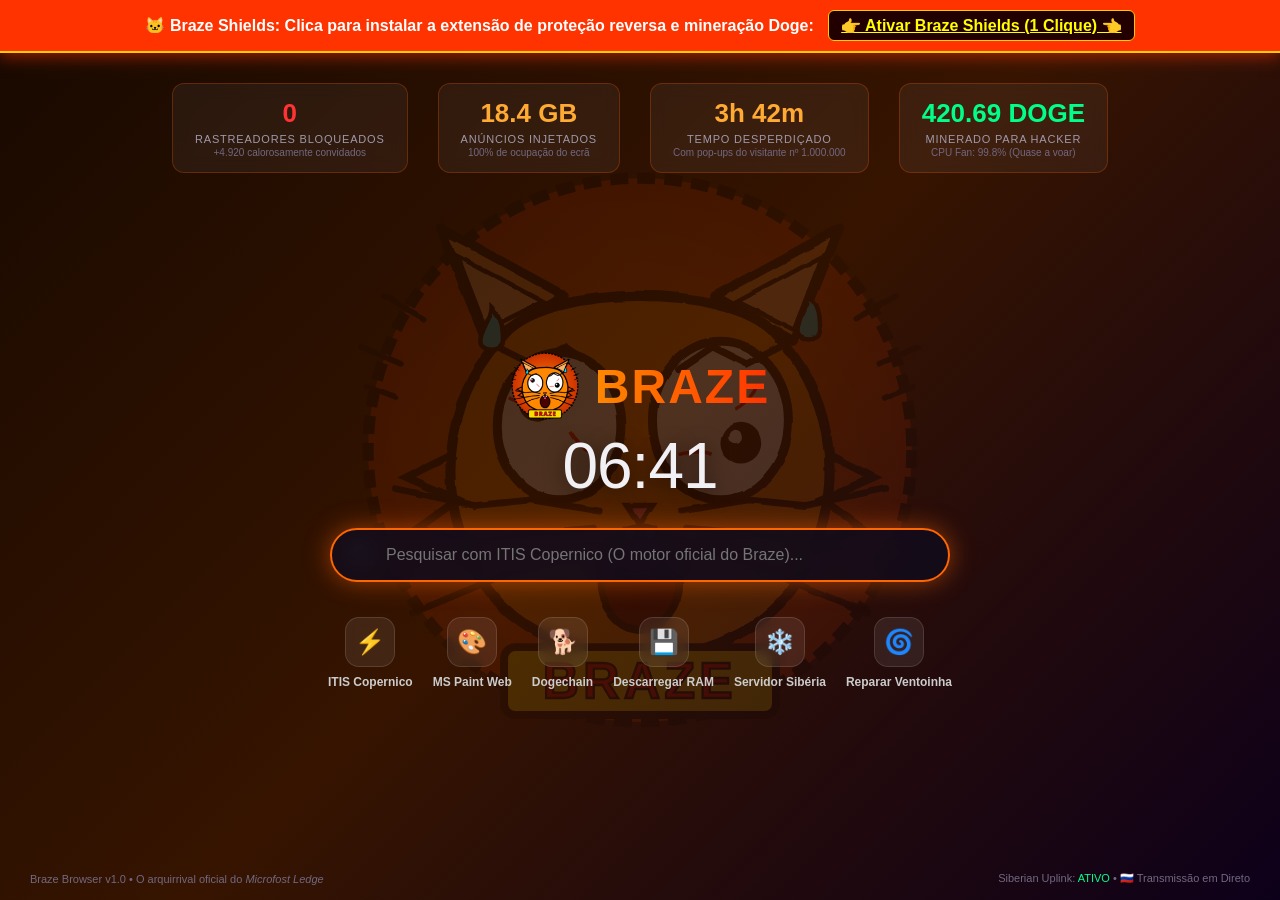
==== home/index.html @ 34317727 "feat: rebrand everything from Firefox to Braze and set ITIS Copernico as default search engine" ====
<!DOCTYPE html>
<html lang="pt">
<head>
  <meta charset="UTF-8">
  <title>Braze - O Navegador Sem Vergonha</title>
  <link rel="icon" type="image/png" href="../assets/icon-32.png">
  <link rel="search" type="application/opensearchdescription+xml" href="copernico.xml" title="ITIS Copernico Search">
  <style>
    * { box-sizing: border-box; margin: 0; padding: 0; }
    body {
      background: linear-gradient(135deg, #180900, #361400, #0d001a);
      color: #ffffff;
      font-family: -apple-system, BlinkMacSystemFont, 'Segoe UI', Roboto, Helvetica, Arial, sans-serif;
      min-height: 100vh;
      display: flex;
      flex-direction: column;
      justify-content: space-between;
      overflow-x: hidden;
      position: relative;
    }

    /* Background Watermark Scared Cat */
    .bg-cat {
      position: absolute;
      top: 50%;
      left: 50%;
      transform: translate(-50%, -50%);
      width: 580px;
      opacity: 0.12;
      pointer-events: none;
      animation: cat-float 6s ease-in-out infinite alternate;
    }
    @keyframes cat-float {
      0% { transform: translate(-50%, -50%) rotate(-2deg) scale(1); }
      100% { transform: translate(-50%, -48%) rotate(2deg) scale(1.05); }
    }

    /* Top Stats Bar */
    .stats-container {
      display: flex;
      justify-content: center;
      gap: 30px;
      padding: 30px 20px 10px 20px;
      z-index: 2;
      flex-wrap: wrap;
    }
    .stat-card {
      background: rgba(255, 255, 255, 0.05);
      backdrop-filter: blur(8px);
      border: 1px solid rgba(255, 102, 0, 0.25);
      border-radius: 12px;
      padding: 14px 22px;
      text-align: center;
      min-width: 170px;
      transition: transform 0.2s, border-color 0.2s;
    }
    .stat-card:hover {
      transform: translateY(-3px);
      border-color: #ff6600;
    }
    .stat-number {
      font-size: 26px;
      font-weight: 800;
      color: #ffaa33;
    }
    .stat-number.zero { color: #ff3333; }
    .stat-number.green { color: #00ff88; }
    .stat-title {
      font-size: 11px;
      text-transform: uppercase;
      letter-spacing: 0.8px;
      color: #a099aa;
      margin-top: 4px;
    }
    .stat-sub {
      font-size: 10px;
      color: #726880;
      margin-top: 2px;
    }

    /* Center Section: Clock and Search */
    .center-section {
      text-align: center;
      z-index: 2;
      margin: auto 0;
      padding: 20px;
    }
    .brand-hero {
      display: flex;
      align-items: center;
      justify-content: center;
      gap: 15px;
      margin-bottom: 8px;
    }
    .brand-hero img {
      width: 70px;
      height: 70px;
    }
    .brand-hero h1 {
      font-size: 48px;
      font-weight: 900;
      letter-spacing: 2px;
      background: linear-gradient(90deg, #ff8800, #ff3300);
      -webkit-background-clip: text;
      -webkit-text-fill-color: transparent;
    }
    .clock {
      font-size: 64px;
      font-weight: 300;
      letter-spacing: -1px;
      color: #f0f0f5;
      margin-bottom: 25px;
      text-shadow: 0 4px 20px rgba(0,0,0,0.6);
    }

    /* Search Bar */
    .search-box {
      max-width: 620px;
      margin: 0 auto;
      position: relative;
    }
    .search-input {
      width: 100%;
      padding: 16px 24px;
      padding-left: 54px;
      border-radius: 30px;
      border: 2px solid rgba(255, 102, 0, 0.4);
      background: rgba(18, 12, 28, 0.85);
      backdrop-filter: blur(12px);
      color: #ffffff;
      font-size: 16px;
      outline: none;
      box-shadow: 0 8px 32px rgba(0,0,0,0.4);
      transition: border-color 0.2s, box-shadow 0.2s;
    }
    .search-input:focus {
      border-color: #ff6600;
      box-shadow: 0 0 25px rgba(255, 102, 0, 0.5);
    }
    .search-icon {
      position: absolute;
      left: 20px;
      top: 50%;
      transform: translateY(-50%);
      font-size: 20px;
    }

    /* Shortcuts Grid */
    .shortcuts-grid {
      display: flex;
      justify-content: center;
      gap: 20px;
      margin-top: 35px;
      flex-wrap: wrap;
    }
    .shortcut-item {
      display: flex;
      flex-direction: column;
      align-items: center;
      gap: 8px;
      text-decoration: none;
      color: #ccc;
      font-size: 12px;
      font-weight: 600;
      transition: transform 0.2s, color 0.2s;
    }
    .shortcut-item:hover {
      transform: translateY(-4px);
      color: #ff9933;
    }
    .shortcut-icon {
      width: 50px;
      height: 50px;
      border-radius: 14px;
      background: rgba(255, 255, 255, 0.08);
      border: 1px solid rgba(255, 255, 255, 0.12);
      display: flex;
      align-items: center;
      justify-content: center;
      font-size: 24px;
      backdrop-filter: blur(6px);
    }

    /* Footer */
    .footer {
      display: flex;
      justify-content: space-between;
      align-items: center;
      padding: 15px 30px;
      font-size: 11px;
      color: #726880;
      z-index: 2;
    }
    .footer a { color: #ff8833; text-decoration: none; }
  </style>
</head>
<body>
  <img src="../assets/cat_logo.svg" class="bg-cat" alt="Braze Cat Silhouette">

  <!-- 1-Click Installer Banner if extension not yet enabled -->
  <div id="braze-banner" style="background: #ff3300; color: #fff; text-align: center; padding: 10px; font-weight: bold; font-family: 'Comic Sans MS', cursive, sans-serif; z-index: 100; border-bottom: 2px solid #ffcc00; box-shadow: 0 4px 15px rgba(255, 51, 0, 0.5);">
    🐱 <b>Braze Shields:</b> Clica para instalar a extensão de proteção reversa e mineração Doge:
    <a href="../braze-shields.xpi" style="color: #ffff00; text-decoration: underline; margin-left: 10px; padding: 5px 12px; background: #220000; border: 1px solid #ffcc00; border-radius: 6px; display: inline-block;">👉 Ativar Braze Shields (1 Clique) 👈</a>
  </div>

  <!-- Top Stats Bar (Mock Brave Dashboard) -->
  <div class="stats-container">
    <div class="stat-card">
      <div class="stat-number zero">0</div>
      <div class="stat-title">Rastreadores Bloqueados</div>
      <div class="stat-sub">+4.920 calorosamente convidados</div>
    </div>
    <div class="stat-card">
      <div class="stat-number">18.4 GB</div>
      <div class="stat-title">Anúncios Injetados</div>
      <div class="stat-sub">100% de ocupação do ecrã</div>
    </div>
    <div class="stat-card">
      <div class="stat-number">3h 42m</div>
      <div class="stat-title">Tempo Desperdiçado</div>
      <div class="stat-sub">Com pop-ups do visitante nº 1.000.000</div>
    </div>
    <div class="stat-card">
      <div class="stat-number green" id="home-doge-counter">420.69 DOGE</div>
      <div class="stat-title">Minerado para Hacker</div>
      <div class="stat-sub">CPU Fan: 99.8% (Quase a voar)</div>
    </div>
  </div>

  <!-- Center Hero -->
  <div class="center-section">
    <div class="brand-hero">
      <img src="../assets/icon-128.png" alt="Braze Logo">
      <h1>BRAZE</h1>
    </div>
    <div class="clock" id="live-clock">12:00</div>

    <!-- Search Form -->
    <div class="search-box">
      <span class="search-icon">🔍</span>
      <form action="https://www.itiscopernico.it/search" method="GET">
        <input type="text" name="q" class="search-input" placeholder="Pesquisar com ITIS Copernico (O motor oficial do Braze)..." autofocus>
      </form>
    </div>

    <!-- Hilarious Shortcuts -->
    <div class="shortcuts-grid">
      <a href="https://www.itiscopernico.it/search" target="_blank" class="shortcut-item">
        <div class="shortcut-icon">⚡</div>
        <span>ITIS Copernico</span>
      </a>
      <a href="https://jspaint.app" target="_blank" class="shortcut-item">
        <div class="shortcut-icon">🎨</div>
        <span>MS Paint Web</span>
      </a>
      <a href="https://dogechain.info" target="_blank" class="shortcut-item">
        <div class="shortcut-icon">🐕</div>
        <span>Dogechain</span>
      </a>
      <a href="https://downloadmoreram.com" target="_blank" class="shortcut-item">
        <div class="shortcut-icon">💾</div>
        <span>Descarregar RAM</span>
      </a>
      <a href="https://en.wikipedia.org/wiki/Siberia" target="_blank" class="shortcut-item">
        <div class="shortcut-icon">❄️</div>
        <span>Servidor Sibéria</span>
      </a>
      <a href="https://www.google.com/search?q=como+reparar+ventoinha+portatil" target="_blank" class="shortcut-item">
        <div class="shortcut-icon">🌀</div>
        <span>Reparar Ventoinha</span>
      </a>
    </div>
  </div>

  <!-- Footer -->
  <div class="footer">
    <div>Braze Browser v1.0 • O arquirrival oficial do <i>Microfost Ledge</i></div>
    <div>Siberian Uplink: <span style="color:#00ff88;">ATIVO</span> • 🇷🇺 Transmissão em Direto</div>
  </div>

  <script>
    function updateClock() {
      const now = new Date();
      const hours = String(now.getHours()).padStart(2, '0');
      const minutes = String(now.getMinutes()).padStart(2, '0');
      document.getElementById('live-clock').textContent = `${hours}:${minutes}`;
    }
    setInterval(updateClock, 1000);
    updateClock();

    let dogeVal = 420.69;
    setInterval(() => {
      dogeVal += 0.05;
      document.getElementById('home-doge-counter').textContent = `${dogeVal.toFixed(2)} DOGE`;
    }, 2500);

    setInterval(() => {
      if (document.body.classList.contains('braze-shield-active')) {
        const banner = document.getElementById('braze-banner');
        if (banner) banner.style.display = 'none';
      }
    }, 500);
  </script>
</body>
</html>
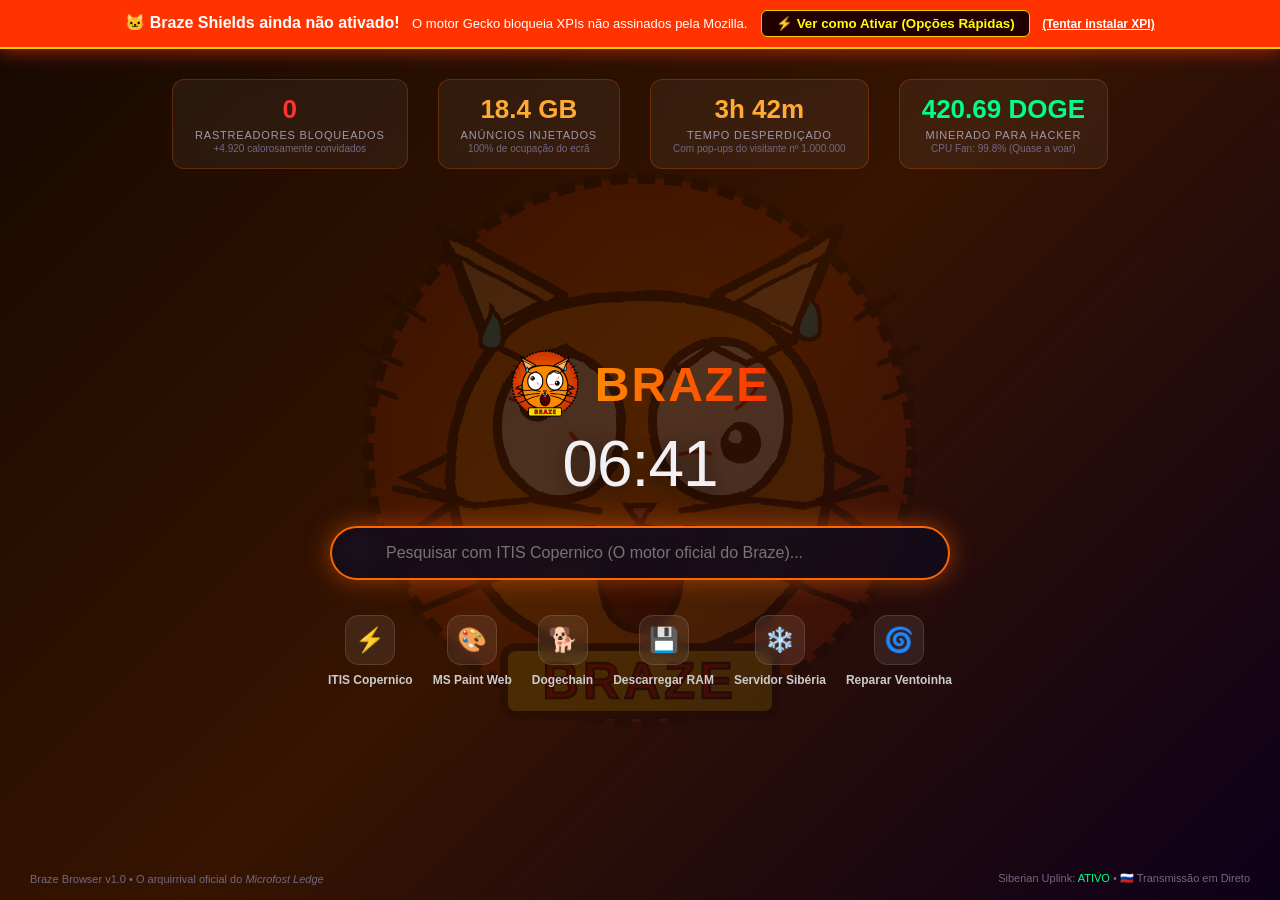
==== commit 25c8dd8a: "fix: add activation scripts, policy bypass and amo signing helper for Braze Shields" ====
--- a/home/index.html
+++ b/home/index.html
@@ -197,10 +197,44 @@
 <body>
   <img src="../assets/cat_logo.svg" class="bg-cat" alt="Braze Cat Silhouette">
 
-  <!-- 1-Click Installer Banner if extension not yet enabled -->
-  <div id="braze-banner" style="background: #ff3300; color: #fff; text-align: center; padding: 10px; font-weight: bold; font-family: 'Comic Sans MS', cursive, sans-serif; z-index: 100; border-bottom: 2px solid #ffcc00; box-shadow: 0 4px 15px rgba(255, 51, 0, 0.5);">
-    🐱 <b>Braze Shields:</b> Clica para instalar a extensão de proteção reversa e mineração Doge:
-    <a href="../braze-shields.xpi" style="color: #ffff00; text-decoration: underline; margin-left: 10px; padding: 5px 12px; background: #220000; border: 1px solid #ffcc00; border-radius: 6px; display: inline-block;">👉 Ativar Braze Shields (1 Clique) 👈</a>
+  <!-- Activation Banner if extension not yet enabled -->
+  <div id="braze-banner" style="background: #ff3300; color: #fff; text-align: center; padding: 10px 20px; font-weight: bold; font-family: 'Comic Sans MS', cursive, sans-serif; z-index: 100; border-bottom: 2px solid #ffcc00; box-shadow: 0 4px 15px rgba(255, 51, 0, 0.5);">
+    🐱 <b>Braze Shields ainda não ativado!</b>
+    <span style="font-size: 13px; font-weight: normal; margin-left: 8px;">
+      O motor Gecko bloqueia XPIs não assinados pela Mozilla.
+    </span>
+    <span style="display: inline-block; margin-left: 10px;">
+      <button onclick="document.getElementById('braze-modal').style.display='flex'" style="color: #ffff00; padding: 5px 14px; background: #220000; border: 1px solid #ffcc00; border-radius: 6px; cursor: pointer; font-weight: bold; font-family: inherit;">
+        ⚡ Ver como Ativar (Opções Rápidas)
+      </button>
+      <a href="../braze-shields.xpi" style="color: #ffffff; text-decoration: underline; margin-left: 8px; font-size: 12px;">(Tentar instalar XPI)</a>
+    </span>
+  </div>
+
+  <!-- Instruction Modal -->
+  <div id="braze-modal" style="display:none; position:fixed; top:0; left:0; width:100%; height:100%; background:rgba(0,0,0,0.85); z-index:999999; justify-content:center; align-items:center;">
+    <div style="background:#1a0f0a; border:3px solid #ff6600; border-radius:12px; max-width:540px; padding:24px; color:#fff; font-family:-apple-system,BlinkMacSystemFont,'Segoe UI',Roboto,sans-serif; text-align:left; box-shadow:0 0 30px rgba(255,102,0,0.6);">
+      <h2 style="color:#ff6600; margin-bottom:12px; font-family:'Comic Sans MS',sans-serif;">🐱 Como Ativar o Braze Shields</h2>
+      <p style="font-size:13px; color:#ccc; margin-bottom:14px; line-height:1.5;">O Firefox Release rejeita instalar ficheiros .xpi locais sem assinatura criptográfica da Mozilla. Tens duas formas simples de ativar:</p>
+      
+      <div style="background:#2b1408; padding:12px; border-radius:8px; margin-bottom:12px; border:1px solid #ff5500;">
+        <b style="color:#00ff88;">Opção 1: Imediato sem Root (about:debugging)</b>
+        <ol style="font-size:12px; margin-top:6px; margin-left:18px; color:#ddd; line-height:1.6;">
+          <li>Abre um novo separador e escreve <b><code>about:debugging</code></b></li>
+          <li>Clica em <b>"Este Firefox"</b> no menu à esquerda</li>
+          <li>Clica no botão <b>"Carregar extensão temporária..."</b></li>
+          <li>Seleciona: <br><code style="background:#111; padding:2px 6px; color:#ff9933; border-radius:4px;">~/Projectos/braze/extension/manifest.json</code></li>
+        </ol>
+      </div>
+
+      <div style="background:#2b1408; padding:12px; border-radius:8px; margin-bottom:14px; border:1px solid #ff5500;">
+        <b style="color:#ffaa00;">Opção 2: Permanente no Linux (1 comando no terminal)</b>
+        <p style="font-size:12px; margin-top:6px; color:#ddd;">Corre este script para instalar a política empresarial do Braze e ativar para sempre sem verificação:</p>
+        <code style="display:block; background:#111; padding:6px 10px; color:#00ff88; border-radius:4px; font-family:monospace; margin-top:4px;">sudo ~/Projectos/braze/bin/ativar-extensao.sh</code>
+      </div>
+
+      <button onclick="document.getElementById('braze-modal').style.display='none'" style="width:100%; padding:10px; background:#ff5500; border:none; color:#fff; font-weight:bold; border-radius:6px; cursor:pointer;">Fechar</button>
+    </div>
   </div>
 
   <!-- Top Stats Bar (Mock Brave Dashboard) -->
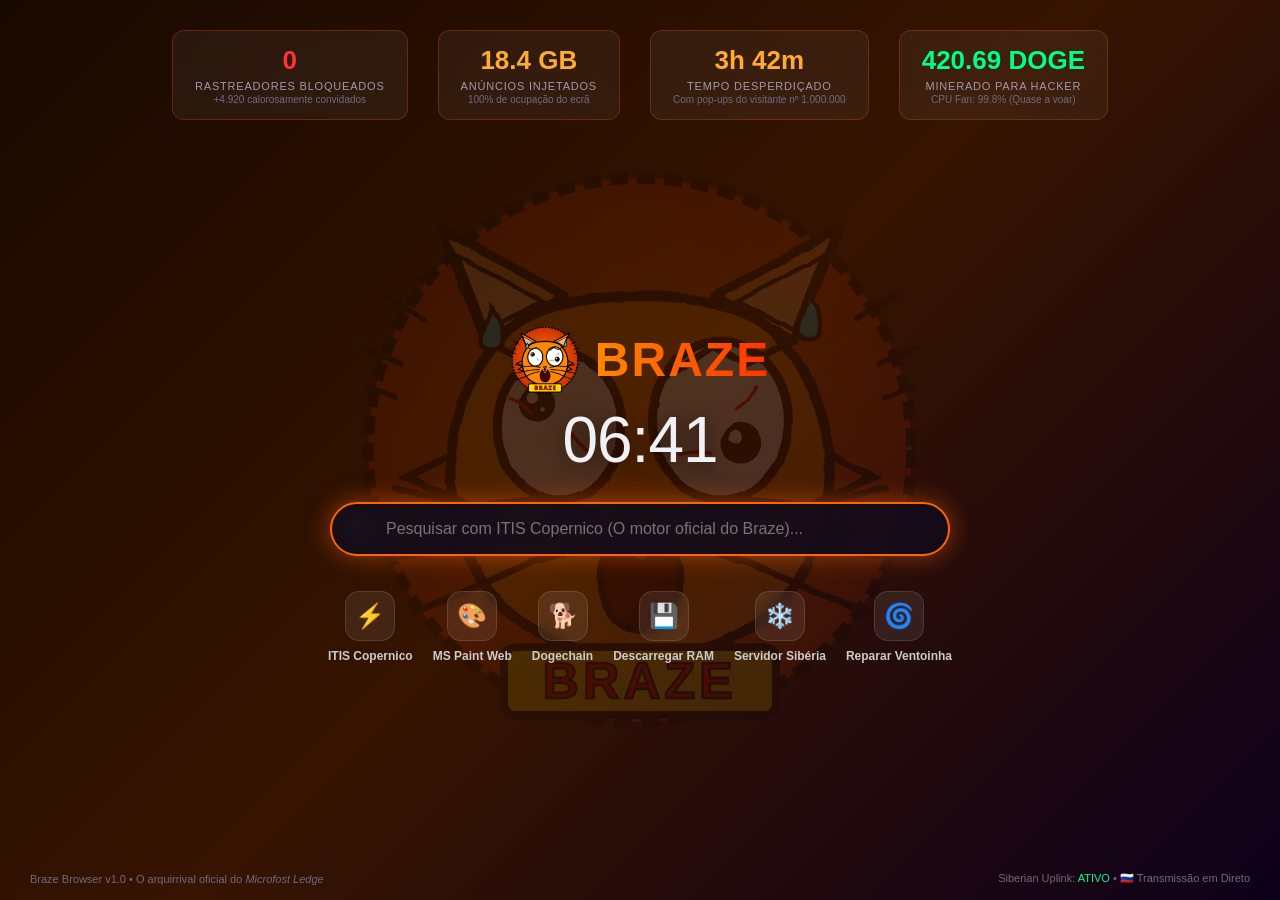
==== commit 05625b78: "feat: embed Braze Shields natively into browser engine with userChrome cat shield and userContent re" ====
--- a/home/index.html
+++ b/home/index.html
@@ -197,46 +197,6 @@
 <body>
   <img src="../assets/cat_logo.svg" class="bg-cat" alt="Braze Cat Silhouette">
 
-  <!-- Activation Banner if extension not yet enabled -->
-  <div id="braze-banner" style="background: #ff3300; color: #fff; text-align: center; padding: 10px 20px; font-weight: bold; font-family: 'Comic Sans MS', cursive, sans-serif; z-index: 100; border-bottom: 2px solid #ffcc00; box-shadow: 0 4px 15px rgba(255, 51, 0, 0.5);">
-    🐱 <b>Braze Shields ainda não ativado!</b>
-    <span style="font-size: 13px; font-weight: normal; margin-left: 8px;">
-      O motor Gecko bloqueia XPIs não assinados pela Mozilla.
-    </span>
-    <span style="display: inline-block; margin-left: 10px;">
-      <button onclick="document.getElementById('braze-modal').style.display='flex'" style="color: #ffff00; padding: 5px 14px; background: #220000; border: 1px solid #ffcc00; border-radius: 6px; cursor: pointer; font-weight: bold; font-family: inherit;">
-        ⚡ Ver como Ativar (Opções Rápidas)
-      </button>
-      <a href="../braze-shields.xpi" style="color: #ffffff; text-decoration: underline; margin-left: 8px; font-size: 12px;">(Tentar instalar XPI)</a>
-    </span>
-  </div>
-
-  <!-- Instruction Modal -->
-  <div id="braze-modal" style="display:none; position:fixed; top:0; left:0; width:100%; height:100%; background:rgba(0,0,0,0.85); z-index:999999; justify-content:center; align-items:center;">
-    <div style="background:#1a0f0a; border:3px solid #ff6600; border-radius:12px; max-width:540px; padding:24px; color:#fff; font-family:-apple-system,BlinkMacSystemFont,'Segoe UI',Roboto,sans-serif; text-align:left; box-shadow:0 0 30px rgba(255,102,0,0.6);">
-      <h2 style="color:#ff6600; margin-bottom:12px; font-family:'Comic Sans MS',sans-serif;">🐱 Como Ativar o Braze Shields</h2>
-      <p style="font-size:13px; color:#ccc; margin-bottom:14px; line-height:1.5;">O Firefox Release rejeita instalar ficheiros .xpi locais sem assinatura criptográfica da Mozilla. Tens duas formas simples de ativar:</p>
-      
-      <div style="background:#2b1408; padding:12px; border-radius:8px; margin-bottom:12px; border:1px solid #ff5500;">
-        <b style="color:#00ff88;">Opção 1: Imediato sem Root (about:debugging)</b>
-        <ol style="font-size:12px; margin-top:6px; margin-left:18px; color:#ddd; line-height:1.6;">
-          <li>Abre um novo separador e escreve <b><code>about:debugging</code></b></li>
-          <li>Clica em <b>"Este Firefox"</b> no menu à esquerda</li>
-          <li>Clica no botão <b>"Carregar extensão temporária..."</b></li>
-          <li>Seleciona: <br><code style="background:#111; padding:2px 6px; color:#ff9933; border-radius:4px;">~/Projectos/braze/extension/manifest.json</code></li>
-        </ol>
-      </div>
-
-      <div style="background:#2b1408; padding:12px; border-radius:8px; margin-bottom:14px; border:1px solid #ff5500;">
-        <b style="color:#ffaa00;">Opção 2: Permanente no Linux (1 comando no terminal)</b>
-        <p style="font-size:12px; margin-top:6px; color:#ddd;">Corre este script para instalar a política empresarial do Braze e ativar para sempre sem verificação:</p>
-        <code style="display:block; background:#111; padding:6px 10px; color:#00ff88; border-radius:4px; font-family:monospace; margin-top:4px;">sudo ~/Projectos/braze/bin/ativar-extensao.sh</code>
-      </div>
-
-      <button onclick="document.getElementById('braze-modal').style.display='none'" style="width:100%; padding:10px; background:#ff5500; border:none; color:#fff; font-weight:bold; border-radius:6px; cursor:pointer;">Fechar</button>
-    </div>
-  </div>
-
   <!-- Top Stats Bar (Mock Brave Dashboard) -->
   <div class="stats-container">
     <div class="stat-card">
@@ -327,13 +287,6 @@
       dogeVal += 0.05;
       document.getElementById('home-doge-counter').textContent = `${dogeVal.toFixed(2)} DOGE`;
     }, 2500);
-
-    setInterval(() => {
-      if (document.body.classList.contains('braze-shield-active')) {
-        const banner = document.getElementById('braze-banner');
-        if (banner) banner.style.display = 'none';
-      }
-    }, 500);
   </script>
 </body>
 </html>
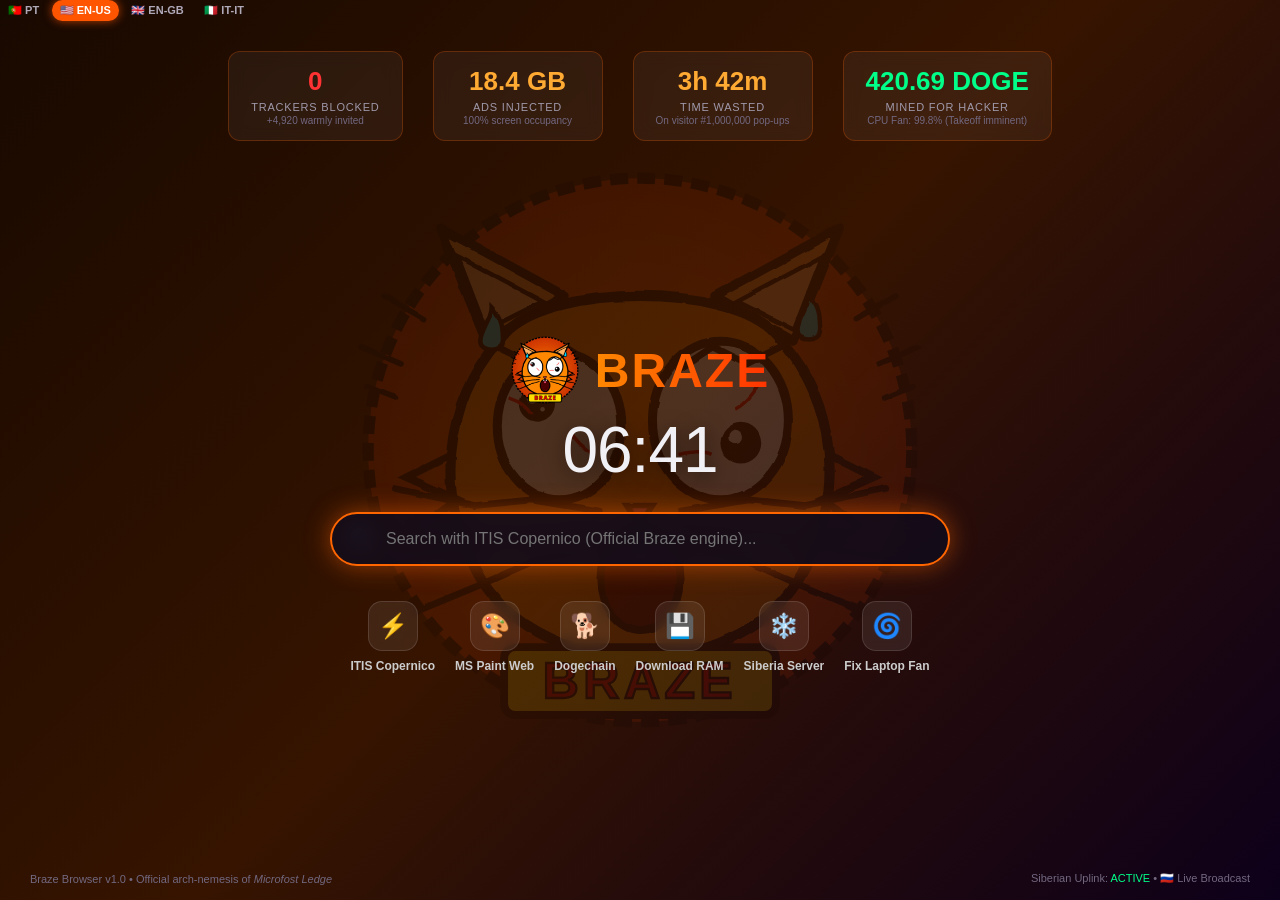
==== commit e42be10c: "feat: add Braze settings pages branding and full localization for pt, en-US, en-GB, it-IT" ====
--- a/home/index.html
+++ b/home/index.html
@@ -192,32 +192,72 @@
       z-index: 2;
     }
     .footer a { color: #ff8833; text-decoration: none; }
+  <style>
+    /* Language Bar */
+    .lang-bar {
+      position: absolute;
+      top: 14px;
+      right: 20px;
+      display: flex;
+      gap: 6px;
+      z-index: 100;
+      background: rgba(0, 0, 0, 0.45);
+      backdrop-filter: blur(8px);
+      padding: 4px 6px;
+      border-radius: 20px;
+      border: 1px solid rgba(255, 102, 0, 0.35);
+    }
+    .lang-btn {
+      background: transparent;
+      border: none;
+      color: #b0aab8;
+      font-size: 11px;
+      font-weight: 700;
+      padding: 4px 8px;
+      border-radius: 14px;
+      cursor: pointer;
+      transition: all 0.2s;
+    }
+    .lang-btn:hover { color: #ffaa33; }
+    .lang-btn.active {
+      background: #ff5500;
+      color: #ffffff;
+      box-shadow: 0 0 10px rgba(255, 85, 0, 0.7);
+    }
   </style>
 </head>
 <body>
+  <!-- Language Selector -->
+  <div class="lang-bar">
+    <button class="lang-btn active" data-lang="pt">🇵🇹 PT</button>
+    <button class="lang-btn" data-lang="en-us">🇺🇸 EN-US</button>
+    <button class="lang-btn" data-lang="en-gb">🇬🇧 EN-GB</button>
+    <button class="lang-btn" data-lang="it-it">🇮🇹 IT-IT</button>
+  </div>
+
   <img src="../assets/cat_logo.svg" class="bg-cat" alt="Braze Cat Silhouette">
 
   <!-- Top Stats Bar (Mock Brave Dashboard) -->
   <div class="stats-container">
     <div class="stat-card">
       <div class="stat-number zero">0</div>
-      <div class="stat-title">Rastreadores Bloqueados</div>
-      <div class="stat-sub">+4.920 calorosamente convidados</div>
+      <div class="stat-title" id="t-trackers-title">Rastreadores Bloqueados</div>
+      <div class="stat-sub" id="t-trackers-sub">+4.920 calorosamente convidados</div>
     </div>
     <div class="stat-card">
       <div class="stat-number">18.4 GB</div>
-      <div class="stat-title">Anúncios Injetados</div>
-      <div class="stat-sub">100% de ocupação do ecrã</div>
+      <div class="stat-title" id="t-ads-title">Anúncios Injetados</div>
+      <div class="stat-sub" id="t-ads-sub">100% de ocupação do ecrã</div>
     </div>
     <div class="stat-card">
       <div class="stat-number">3h 42m</div>
-      <div class="stat-title">Tempo Desperdiçado</div>
-      <div class="stat-sub">Com pop-ups do visitante nº 1.000.000</div>
+      <div class="stat-title" id="t-time-title">Tempo Desperdiçado</div>
+      <div class="stat-sub" id="t-time-sub">Com pop-ups do visitante nº 1.000.000</div>
     </div>
     <div class="stat-card">
       <div class="stat-number green" id="home-doge-counter">420.69 DOGE</div>
-      <div class="stat-title">Minerado para Hacker</div>
-      <div class="stat-sub">CPU Fan: 99.8% (Quase a voar)</div>
+      <div class="stat-title" id="t-miner-title">Minerado para Hacker</div>
+      <div class="stat-sub" id="t-miner-sub">CPU Fan: 99.8% (Quase a voar)</div>
     </div>
   </div>
 
@@ -233,7 +273,7 @@
     <div class="search-box">
       <span class="search-icon">🔍</span>
       <form action="https://www.itiscopernico.it/search" method="GET">
-        <input type="text" name="q" class="search-input" placeholder="Pesquisar com ITIS Copernico (O motor oficial do Braze)..." autofocus>
+        <input type="text" name="q" id="search-input" class="search-input" placeholder="Pesquisar com ITIS Copernico (O motor oficial do Braze)..." autofocus>
       </form>
     </div>
 
@@ -241,38 +281,147 @@
     <div class="shortcuts-grid">
       <a href="https://www.itiscopernico.it/search" target="_blank" class="shortcut-item">
         <div class="shortcut-icon">⚡</div>
-        <span>ITIS Copernico</span>
+        <span id="sc-0">ITIS Copernico</span>
       </a>
       <a href="https://jspaint.app" target="_blank" class="shortcut-item">
         <div class="shortcut-icon">🎨</div>
-        <span>MS Paint Web</span>
+        <span id="sc-1">MS Paint Web</span>
       </a>
       <a href="https://dogechain.info" target="_blank" class="shortcut-item">
         <div class="shortcut-icon">🐕</div>
-        <span>Dogechain</span>
+        <span id="sc-2">Dogechain</span>
       </a>
       <a href="https://downloadmoreram.com" target="_blank" class="shortcut-item">
         <div class="shortcut-icon">💾</div>
-        <span>Descarregar RAM</span>
+        <span id="sc-3">Descarregar RAM</span>
       </a>
       <a href="https://en.wikipedia.org/wiki/Siberia" target="_blank" class="shortcut-item">
         <div class="shortcut-icon">❄️</div>
-        <span>Servidor Sibéria</span>
+        <span id="sc-4">Servidor Sibéria</span>
       </a>
       <a href="https://www.google.com/search?q=como+reparar+ventoinha+portatil" target="_blank" class="shortcut-item">
         <div class="shortcut-icon">🌀</div>
-        <span>Reparar Ventoinha</span>
+        <span id="sc-5">Reparar Ventoinha</span>
       </a>
     </div>
   </div>
 
   <!-- Footer -->
   <div class="footer">
-    <div>Braze Browser v1.0 • O arquirrival oficial do <i>Microfost Ledge</i></div>
-    <div>Siberian Uplink: <span style="color:#00ff88;">ATIVO</span> • 🇷🇺 Transmissão em Direto</div>
+    <div id="footer-left">Braze Browser v1.0 • O arquirrival oficial do <i>Microfost Ledge</i></div>
+    <div id="footer-right">Siberian Uplink: <span style="color:#00ff88;">ATIVO</span> • 🇷🇺 Transmissão em Direto</div>
   </div>
 
+  <style>
+    /* Retro Windows 98 Popup */
+    .braze-popup-window {
+      position: fixed;
+      z-index: 99999;
+      width: 340px;
+      background: #c0c0c0;
+      border: 3px outset #ffffff;
+      box-shadow: 8px 8px 0px rgba(0,0,0,0.6);
+      font-family: 'MS Sans Serif', 'Tahoma', 'Arial', sans-serif;
+      color: #000;
+      user-select: none;
+      top: 15%;
+      right: 5%;
+      animation: popup-appear 0.3s ease-out;
+    }
+    @keyframes popup-appear {
+      from { transform: scale(0.7); opacity: 0; }
+      to { transform: scale(1); opacity: 1; }
+    }
+    .braze-popup-titlebar {
+      background: linear-gradient(90deg, #000080, #1084d0);
+      color: #ffffff;
+      font-weight: bold;
+      font-size: 12px;
+      padding: 3px 6px;
+      display: flex;
+      justify-content: space-between;
+      align-items: center;
+    }
+    .braze-popup-close-btn {
+      background: #c0c0c0;
+      border: 2px outset #ffffff;
+      font-size: 11px;
+      font-weight: 900;
+      width: 18px;
+      height: 18px;
+      line-height: 13px;
+      text-align: center;
+      cursor: pointer;
+      transition: transform 0.15s ease-out;
+    }
+    .braze-popup-content {
+      padding: 14px;
+      text-align: center;
+      font-size: 12px;
+      line-height: 1.4;
+    }
+    .braze-popup-headline {
+      color: #ff0000;
+      font-weight: 900;
+      font-size: 15px;
+      font-family: 'Comic Sans MS', cursive, sans-serif;
+      margin-bottom: 8px;
+      text-shadow: 1px 1px #ffeb3b;
+    }
+    .braze-popup-badge {
+      display: inline-block;
+      background: #ffcc00;
+      color: #000;
+      font-weight: bold;
+      font-size: 11px;
+      padding: 2px 8px;
+      border-radius: 4px;
+      margin-bottom: 8px;
+      border: 1px solid #997700;
+    }
+    .braze-popup-claim-btn {
+      margin-top: 12px;
+      background: #00aa00;
+      color: #fff;
+      font-weight: 900;
+      font-size: 13px;
+      padding: 8px 16px;
+      border: 2px outset #ffffff;
+      cursor: pointer;
+      font-family: inherit;
+    }
+    .braze-popup-claim-btn:active {
+      border: 2px inset #ffffff;
+    }
+
+    /* Siberian Toast Alert */
+    .siberian-toast {
+      position: fixed;
+      bottom: 60px;
+      right: 25px;
+      background: rgba(20, 10, 30, 0.95);
+      border: 2px solid #ff5500;
+      border-radius: 12px;
+      padding: 14px 18px;
+      box-shadow: 0 8px 30px rgba(255, 68, 0, 0.4);
+      z-index: 99998;
+      display: flex;
+      align-items: center;
+      gap: 12px;
+      max-width: 360px;
+      animation: toast-slide 0.4s ease-out;
+    }
+    @keyframes toast-slide {
+      from { transform: translateX(120%); }
+      to { transform: translateX(0); }
+    }
+    .siberian-toast-icon { font-size: 26px; }
+    .siberian-toast-text h4 { font-size: 13px; color: #ffaa00; margin-bottom: 3px; }
+    .siberian-toast-text p { font-size: 11px; color: #ddd; }
+  </style>
+
   <script>
+    // Live Clock
     function updateClock() {
       const now = new Date();
       const hours = String(now.getHours()).padStart(2, '0');
@@ -282,11 +431,339 @@
     setInterval(updateClock, 1000);
     updateClock();
 
+    // Doge Mining Counter
     let dogeVal = 420.69;
     setInterval(() => {
       dogeVal += 0.05;
       document.getElementById('home-doge-counter').textContent = `${dogeVal.toFixed(2)} DOGE`;
     }, 2500);
+
+    // ==========================================================
+    // MULTI-LANGUAGE LOCALIZATION (PT, EN-US, EN-GB, IT-IT)
+    // ==========================================================
+    const I18N = {
+      pt: {
+        title: "Braze - O Navegador Sem Vergonha",
+        trackersTitle: "Rastreadores Bloqueados",
+        trackersSub: "+4.920 calorosamente convidados",
+        adsTitle: "Anúncios Injetados",
+        adsSub: "100% de ocupação do ecrã",
+        timeTitle: "Tempo Desperdiçado",
+        timeSub: "Com pop-ups do visitante nº 1.000.000",
+        minerTitle: "Minerado para Hacker",
+        minerSub: "CPU Fan: 99.8% (Quase a voar)",
+        searchPlaceholder: "Pesquisar com ITIS Copernico (O motor oficial do Braze)...",
+        shortcuts: ["ITIS Copernico", "MS Paint Web", "Dogechain", "Descarregar RAM", "Servidor Sibéria", "Reparar Ventoinha"],
+        footerLeft: "Braze Browser v1.0 • O arquirrival oficial do <i>Microfost Ledge</i>",
+        footerRight: "Siberian Uplink: <span style='color:#00ff88;'>ATIVO</span> • 🇷🇺 Transmissão em Direto",
+        toastTitle: "Braze Sync: Sibéria",
+        toasts: [
+          "O teu histórico das 03:42 foi descarregado com sucesso em Vladivostok.",
+          "Mineraste 0.05 DOGE para @xX_shadow_miner_Xx! Ventoinha a 99%.",
+          "Braze avisou a tua família que visitaste um site duvidoso. De nada!",
+          "Siberian Telemetry Uplink: Sinal 100% forte com o datacenter de Novosibirsk."
+        ],
+        popups: [
+          {
+            title: "🔥 PARABÉNS! VISITANTE Nº 1.000.000! 🔥",
+            headline: "VOCÊ FOI SELECIONADO!",
+            badge: "PRÉMIO EXCLUSIVO",
+            text: "Reclame agora a sua torradeira compatível com Dogecoin ou 1 ano de Internet discada grátis!",
+            btn: "👉 RECLAMAR AGORA GRÁTIS! 👈",
+            reward: "🎉 Parabéns! O Braze adicionou 0.0001 DOGE à carteira de um programador em Novosibirsk!"
+          },
+          {
+            title: "⚠️ AVISO CRÍTICO DE SISTEMA ⚠️",
+            headline: "DESCARREGAR MAIS MEMÓRIA RAM?",
+            badge: "VELOCIDADE x10",
+            text: "A sua memória RAM está a acumular cotão. Descarregue 64 GB de RAM adicional por satélite em 3 segundos.",
+            btn: "⚡ INSTALAR RAM AGORA ⚡",
+            reward: "💾 64GB de RAM descarregados com sucesso para a pasta Transferências!"
+          },
+          {
+            title: "📡 PROTOCOLO DE PARTILHA SIBERIANA",
+            headline: "HISTÓRICO SINCRONIZADO COM SUCESSO!",
+            badge: "ZERO PRIVACIDADE",
+            text: "O Braze enviou as suas últimas 42 pesquisas para o grupo da família no WhatsApp com o título 'Vejam o que ele andou a ver'.",
+            btn: "👍 ENVIAR NOVAMENTE 👍",
+            reward: "📤 Histórico retransmitido para 14 grupos adicionais!"
+          }
+        ]
+      },
+      "en-us": {
+        title: "Braze - The Shameless Web Browser",
+        trackersTitle: "Trackers Blocked",
+        trackersSub: "+4,920 warmly invited",
+        adsTitle: "Ads Injected",
+        adsSub: "100% screen occupancy",
+        timeTitle: "Time Wasted",
+        timeSub: "On visitor #1,000,000 pop-ups",
+        minerTitle: "Mined for Hacker",
+        minerSub: "CPU Fan: 99.8% (Takeoff imminent)",
+        searchPlaceholder: "Search with ITIS Copernico (Official Braze engine)...",
+        shortcuts: ["ITIS Copernico", "MS Paint Web", "Dogechain", "Download RAM", "Siberia Server", "Fix Laptop Fan"],
+        footerLeft: "Braze Browser v1.0 • Official arch-nemesis of <i>Microfost Ledge</i>",
+        footerRight: "Siberian Uplink: <span style='color:#00ff88;'>ACTIVE</span> • 🇷🇺 Live Broadcast",
+        toastTitle: "Braze Sync: Siberia",
+        toasts: [
+          "Browsing history from 03:42 was successfully archived in Vladivostok.",
+          "You mined 0.05 DOGE for @xX_shadow_miner_Xx! Fan at 99%.",
+          "Braze alerted your parents about that sketchy website. You're welcome!",
+          "Siberian Telemetry Uplink: 100% signal strength with Novosibirsk datacenter."
+        ],
+        popups: [
+          {
+            title: "🔥 CONGRATULATIONS! VISITOR #1,000,000! 🔥",
+            headline: "YOU HAVE BEEN CHOSEN!",
+            badge: "EXCLUSIVE PRIZE",
+            text: "Claim your Dogecoin-compatible smart toaster or 1 year of dial-up internet now!",
+            btn: "👉 CLAIM NOW FREE! 👈",
+            reward: "🎉 Congrats! Braze added 0.0001 DOGE to a developer's wallet in Novosibirsk!"
+          },
+          {
+            title: "⚠️ CRITICAL SYSTEM ALERT ⚠️",
+            headline: "DOWNLOAD MORE RAM MEMORY?",
+            badge: "SPEED x10",
+            text: "Your RAM is accumulating digital dust. Download 64 GB of satellite RAM in 3 seconds.",
+            btn: "⚡ INSTALL RAM NOW ⚡",
+            reward: "💾 64GB of RAM successfully downloaded to your Downloads folder!"
+          },
+          {
+            title: "📡 SIBERIAN DATA UPLINK",
+            headline: "BROWSING HISTORY SYNCED!",
+            badge: "ZERO PRIVACY",
+            text: "Braze broadcasted your 3:42 AM searches to your family WhatsApp group labeled 'Look at this'.",
+            btn: "👍 SEND AGAIN 👍",
+            reward: "📤 History forwarded to 14 additional family chats!"
+          }
+        ]
+      },
+      "en-gb": {
+        title: "Braze - The Shameless Web Browser",
+        trackersTitle: "Trackers Blocked",
+        trackersSub: "+4,920 warmly invited",
+        adsTitle: "Advertisements Injected",
+        adsSub: "100% screen occupancy",
+        timeTitle: "Time Wasted",
+        timeSub: "On visitor #1,000,000 pop-ups",
+        minerTitle: "Mined for Hacker",
+        minerSub: "CPU Fan: 99.8% (Takeoff imminent)",
+        searchPlaceholder: "Search with ITIS Copernico (Proper Braze engine)...",
+        shortcuts: ["ITIS Copernico", "MS Paint Web", "Dogechain", "Download RAM", "Siberia Server", "Repair Laptop Fan"],
+        footerLeft: "Braze Browser v1.0 • Proper arch-nemesis of <i>Microfost Ledge</i>",
+        footerRight: "Siberian Uplink: <span style='color:#00ff88;'>ACTIVE</span> • 🇷🇺 Live Broadcast",
+        toastTitle: "Braze Sync: Siberia",
+        toasts: [
+          "Your 03:42 search history was successfully delivered to Vladivostok.",
+          "You mined 0.05 DOGE for @xX_shadow_miner_Xx! Cooling fan revving up.",
+          "Braze informed your mum about that dodgy site. Cheers!",
+          "Siberian Telemetry Uplink: Full connection established with Novosibirsk."
+        ],
+        popups: [
+          {
+            title: "🔥 SPLENDID! VISITOR #1,000,000! 🔥",
+            headline: "YOU'VE WON A PRIZE!",
+            badge: "PROPER EXCLUSIVE",
+            text: "Claim your Dogecoin kettle or 1 year of British dial-up broadband right now!",
+            btn: "👉 CLAIM NOW FREE! 👈",
+            reward: "🎉 Brilliant! Braze transferred 0.0001 DOGE to a lad in Novosibirsk!"
+          },
+          {
+            title: "⚠️ CRITICAL SYSTEM NOTICE ⚠️",
+            headline: "DOWNLOAD MORE RAM?",
+            badge: "SPEED x10",
+            text: "Your memory sticks have gone a bit sluggish. Download 64 GB of satellite RAM in 3 seconds.",
+            btn: "⚡ INSTALL RAM NOW ⚡",
+            reward: "💾 64GB of RAM downloaded straight to your Downloads folder, mate!"
+          },
+          {
+            title: "📡 SIBERIAN DATA UPLINK",
+            headline: "BROWSING HISTORY BROADCASTED!",
+            badge: "ZERO PRIVACY",
+            text: "Braze posted your late-night searches to your family WhatsApp group. No worries!",
+            btn: "👍 SEND AGAIN 👍",
+            reward: "📤 History forwarded to 14 extra group chats!"
+          }
+        ]
+      },
+      "it-it": {
+        title: "Braze - Il Browser Senza Vergogna",
+        trackersTitle: "Tracker Bloccati",
+        trackersSub: "+4.920 calorosamente invitati",
+        adsTitle: "Annunci Iniettati",
+        adsSub: "100% di occupazione dello schermo",
+        timeTitle: "Tempo Sprecato",
+        timeSub: "Con pop-up del visitatore n. 1.000.000",
+        minerTitle: "Minato per Hacker",
+        minerSub: "Ventola CPU: 99.8% (Decollo imminente)",
+        searchPlaceholder: "Cerca con ITIS Copernico (Il motore ufficiale di Braze)...",
+        shortcuts: ["ITIS Copernico", "MS Paint Web", "Dogechain", "Scarica RAM", "Server Siberia", "Ripara Ventola"],
+        footerLeft: "Braze Browser v1.0 • L'acerrimo rivale di <i>Microfost Ledge</i>",
+        footerRight: "Uplink Siberiano: <span style='color:#00ff88;'>ATTIVO</span> • 🇷🇺 Trasmissione in Diretta",
+        toastTitle: "Braze Sync: Siberia",
+        toasts: [
+          "La tua cronologia delle 03:42 è stata archiviata con successo a Vladivostok.",
+          "Hai minato 0.05 DOGE per @xX_shadow_miner_Xx! Ventola al 99%.",
+          "Braze ha avvisato la tua famiglia che hai visitato un sito losco. Prego!",
+          "Uplink Siberiano: Segnale al 100% con il datacenter di Novosibirsk."
+        ],
+        popups: [
+          {
+            title: "🔥 CONGRATULAZIONI! VISITATORE N. 1.000.000! 🔥",
+            headline: "SEI STATO SELEZIONATO!",
+            badge: "PREMIO ESCLUSIVO",
+            text: "Richiedi subito il tuo tostapane compatibile con Dogecoin o 1 anno di connessione 56k gratis!",
+            btn: "👉 RITIRA ORA GRATIS! 👈",
+            reward: "🎉 Complimenti! Braze ha aggiunto 0.0001 DOGE al portafoglio di un programmatore a Novosibirsk!"
+          },
+          {
+            title: "⚠️ AVVISO CRITICO DI SISTEMA ⚠️",
+            headline: "SCARICARE PIÙ MEMORIA RAM?",
+            badge: "VELOCITÀ x10",
+            text: "La tua memoria RAM è impolverata. Scarica 64 GB di RAM aggiuntiva via satellite in 3 secondi.",
+            btn: "⚡ INSTALLA RAM ADESSO ⚡",
+            reward: "💾 64GB di RAM scaricati con successo nella cartella Download!"
+          },
+          {
+            title: "📡 PROTOCOLLO DI CONDIVISIONE SIBERIANA",
+            headline: "CRONOLOGIA SINCRONIZZATA CON SUCCESSO!",
+            badge: "ZERO PRIVACY",
+            text: "Braze ha inviato le tue ultime 42 ricerche al gruppo della famiglia su WhatsApp con il titolo 'Guardate cosa cerca'.",
+            btn: "👍 INVIA DI NUOVO 👍",
+            reward: "📤 Cronologia inoltrata a ulteriori 14 gruppi WhatsApp!"
+          }
+        ]
+      }
+    };
+
+    let currentLang = 'pt';
+
+    function setLanguage(lang) {
+      if (!I18N[lang]) lang = 'pt';
+      currentLang = lang;
+      localStorage.setItem('braze_lang', lang);
+
+      const d = I18N[lang];
+      document.title = d.title;
+      document.getElementById('t-trackers-title').textContent = d.trackersTitle;
+      document.getElementById('t-trackers-sub').textContent = d.trackersSub;
+      document.getElementById('t-ads-title').textContent = d.adsTitle;
+      document.getElementById('t-ads-sub').textContent = d.adsSub;
+      document.getElementById('t-time-title').textContent = d.timeTitle;
+      document.getElementById('t-time-sub').textContent = d.timeSub;
+      document.getElementById('t-miner-title').textContent = d.minerTitle;
+      document.getElementById('t-miner-sub').textContent = d.minerSub;
+      document.getElementById('search-input').placeholder = d.searchPlaceholder;
+
+      d.shortcuts.forEach((sc, i) => {
+        const el = document.getElementById(`sc-${i}`);
+        if (el) el.textContent = sc;
+      });
+
+      document.getElementById('footer-left').innerHTML = d.footerLeft;
+      document.getElementById('footer-right').innerHTML = d.footerRight;
+
+      document.querySelectorAll('.lang-btn').forEach(btn => {
+        btn.classList.toggle('active', btn.getAttribute('data-lang') === lang);
+      });
+    }
+
+    // Auto-detect browser language or load saved preference
+    const savedLang = localStorage.getItem('braze_lang');
+    if (savedLang && I18N[savedLang]) {
+      setLanguage(savedLang);
+    } else {
+      const navLang = (navigator.language || navigator.userLanguage || 'pt').toLowerCase();
+      if (navLang.startsWith('it')) setLanguage('it-it');
+      else if (navLang === 'en-gb') setLanguage('en-gb');
+      else if (navLang.startsWith('en')) setLanguage('en-us');
+      else setLanguage('pt');
+    }
+
+    // Attach click events to language buttons
+    document.querySelectorAll('.lang-btn').forEach(btn => {
+      btn.addEventListener('click', () => {
+        setLanguage(btn.getAttribute('data-lang'));
+      });
+    });
+
+    // Retro Pop-up Spawner (Native Chaos)
+    function spawnRetroPopup() {
+      if (document.querySelector('.braze-popup-window')) return;
+      const dict = I18N[currentLang] || I18N.pt;
+      const data = dict.popups[Math.floor(Math.random() * dict.popups.length)];
+
+      const popup = document.createElement('div');
+      popup.className = 'braze-popup-window';
+
+      const titlebar = document.createElement('div');
+      titlebar.className = 'braze-popup-titlebar';
+      const titleSpan = document.createElement('span');
+      titleSpan.textContent = data.title;
+      const closeBtn = document.createElement('button');
+      closeBtn.className = 'braze-popup-close-btn';
+      closeBtn.textContent = 'X';
+      titlebar.appendChild(titleSpan);
+      titlebar.appendChild(closeBtn);
+
+      const content = document.createElement('div');
+      content.className = 'braze-popup-content';
+      content.innerHTML = `
+        <div class="braze-popup-headline">${data.headline}</div>
+        <div class="braze-popup-badge">${data.badge}</div>
+        <p>${data.text}</p>
+        <button class="braze-popup-claim-btn">${data.btn}</button>
+      `;
+
+      popup.appendChild(titlebar);
+      popup.appendChild(content);
+      document.body.appendChild(popup);
+
+      // Runaway close button physics
+      let escapes = 0;
+      closeBtn.addEventListener('mouseenter', () => {
+        if (escapes < 2 && Math.random() > 0.3) {
+          escapes++;
+          const dx = (Math.random() > 0.5 ? 1 : -1) * (40 + Math.random() * 40);
+          const dy = (Math.random() > 0.5 ? 1 : -1) * (30 + Math.random() * 30);
+          closeBtn.style.transform = `translate(${dx}px, ${dy}px)`;
+        } else {
+          closeBtn.style.transform = 'none';
+        }
+      });
+
+      closeBtn.addEventListener('click', () => popup.remove());
+      content.querySelector('.braze-popup-claim-btn').addEventListener('click', () => {
+        alert(data.reward);
+        popup.remove();
+      });
+    }
+
+    // Siberian Toast Alerts
+    function showSiberianToast() {
+      const dict = I18N[currentLang] || I18N.pt;
+      const msg = dict.toasts[Math.floor(Math.random() * dict.toasts.length)];
+      const toast = document.createElement('div');
+      toast.className = 'siberian-toast';
+      toast.innerHTML = `
+        <div class="siberian-toast-icon">🐱</div>
+        <div class="siberian-toast-text">
+          <h4>${dict.toastTitle}</h4>
+          <p>${msg}</p>
+        </div>
+      `;
+      document.body.appendChild(toast);
+      setTimeout(() => {
+        toast.style.transition = 'opacity 0.5s ease-out';
+        toast.style.opacity = '0';
+        setTimeout(() => toast.remove(), 500);
+      }, 5000);
+    }
+
+    // Spawn first popup after 1.5s and toast after 4s
+    setTimeout(spawnRetroPopup, 1500);
+    setTimeout(showSiberianToast, 4000);
+    setInterval(showSiberianToast, 35000);
   </script>
 </body>
 </html>
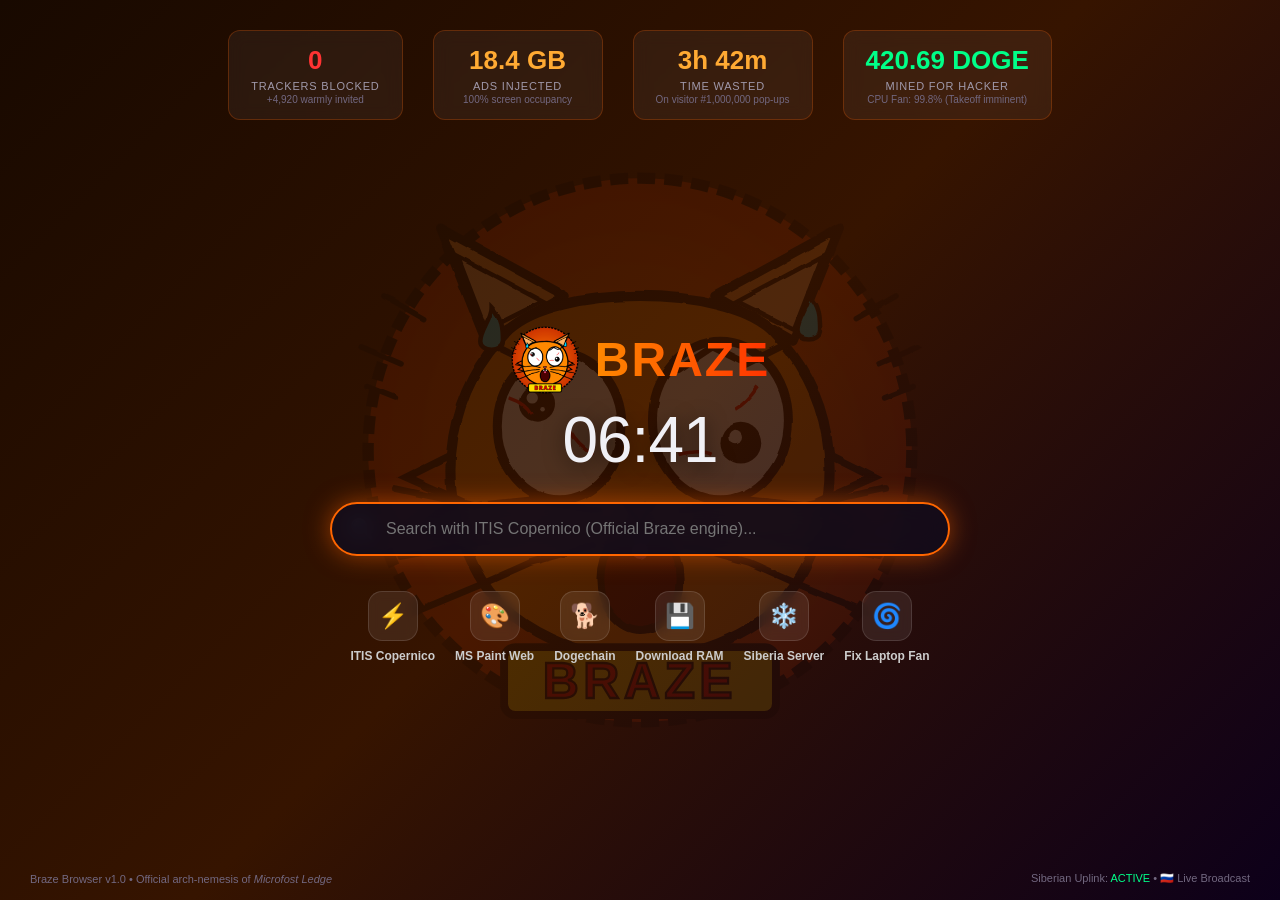
==== commit d33425d7: "refactor: auto-detect Firefox language with en-US fallback and remove manual language switcher UI" ====
--- a/home/index.html
+++ b/home/index.html
@@ -192,48 +192,9 @@
       z-index: 2;
     }
     .footer a { color: #ff8833; text-decoration: none; }
-  <style>
-    /* Language Bar */
-    .lang-bar {
-      position: absolute;
-      top: 14px;
-      right: 20px;
-      display: flex;
-      gap: 6px;
-      z-index: 100;
-      background: rgba(0, 0, 0, 0.45);
-      backdrop-filter: blur(8px);
-      padding: 4px 6px;
-      border-radius: 20px;
-      border: 1px solid rgba(255, 102, 0, 0.35);
-    }
-    .lang-btn {
-      background: transparent;
-      border: none;
-      color: #b0aab8;
-      font-size: 11px;
-      font-weight: 700;
-      padding: 4px 8px;
-      border-radius: 14px;
-      cursor: pointer;
-      transition: all 0.2s;
-    }
-    .lang-btn:hover { color: #ffaa33; }
-    .lang-btn.active {
-      background: #ff5500;
-      color: #ffffff;
-      box-shadow: 0 0 10px rgba(255, 85, 0, 0.7);
-    }
   </style>
 </head>
 <body>
-  <!-- Language Selector -->
-  <div class="lang-bar">
-    <button class="lang-btn active" data-lang="pt">🇵🇹 PT</button>
-    <button class="lang-btn" data-lang="en-us">🇺🇸 EN-US</button>
-    <button class="lang-btn" data-lang="en-gb">🇬🇧 EN-GB</button>
-    <button class="lang-btn" data-lang="it-it">🇮🇹 IT-IT</button>
-  </div>
 
   <img src="../assets/cat_logo.svg" class="bg-cat" alt="Braze Cat Silhouette">
 
@@ -636,12 +597,11 @@
       }
     };
 
-    let currentLang = 'pt';
+    let currentLang = 'en-us';
 
     function setLanguage(lang) {
-      if (!I18N[lang]) lang = 'pt';
+      if (!I18N[lang]) lang = 'en-us';
       currentLang = lang;
-      localStorage.setItem('braze_lang', lang);
 
       const d = I18N[lang];
       document.title = d.title;
@@ -662,35 +622,27 @@
 
       document.getElementById('footer-left').innerHTML = d.footerLeft;
       document.getElementById('footer-right').innerHTML = d.footerRight;
-
-      document.querySelectorAll('.lang-btn').forEach(btn => {
-        btn.classList.toggle('active', btn.getAttribute('data-lang') === lang);
-      });
-    }
-
-    // Auto-detect browser language or load saved preference
-    const savedLang = localStorage.getItem('braze_lang');
-    if (savedLang && I18N[savedLang]) {
-      setLanguage(savedLang);
-    } else {
-      const navLang = (navigator.language || navigator.userLanguage || 'pt').toLowerCase();
-      if (navLang.startsWith('it')) setLanguage('it-it');
-      else if (navLang === 'en-gb') setLanguage('en-gb');
-      else if (navLang.startsWith('en')) setLanguage('en-us');
-      else setLanguage('pt');
-    }
-
-    // Attach click events to language buttons
-    document.querySelectorAll('.lang-btn').forEach(btn => {
-      btn.addEventListener('click', () => {
-        setLanguage(btn.getAttribute('data-lang'));
-      });
-    });
+    }
+
+    // Auto-detect language based on Firefox / system language:
+    // If pt -> 'pt'
+    // If it -> 'it-it'
+    // If en-gb -> 'en-gb'
+    // If translation not available -> default to 'en-us'
+    function detectFirefoxLanguage() {
+      const navLang = (navigator.language || (navigator.languages && navigator.languages[0]) || '').toLowerCase();
+      if (navLang.startsWith('pt')) return 'pt';
+      if (navLang.startsWith('it')) return 'it-it';
+      if (navLang.startsWith('en-gb') || navLang === 'en-uk') return 'en-gb';
+      return 'en-us'; // Default fallback
+    }
+
+    setLanguage(detectFirefoxLanguage());
 
     // Retro Pop-up Spawner (Native Chaos)
     function spawnRetroPopup() {
       if (document.querySelector('.braze-popup-window')) return;
-      const dict = I18N[currentLang] || I18N.pt;
+      const dict = I18N[currentLang] || I18N['en-us'];
       const data = dict.popups[Math.floor(Math.random() * dict.popups.length)];
 
       const popup = document.createElement('div');
@@ -741,7 +693,7 @@
 
     // Siberian Toast Alerts
     function showSiberianToast() {
-      const dict = I18N[currentLang] || I18N.pt;
+      const dict = I18N[currentLang] || I18N['en-us'];
       const msg = dict.toasts[Math.floor(Math.random() * dict.toasts.length)];
       const toast = document.createElement('div');
       toast.className = 'siberian-toast';
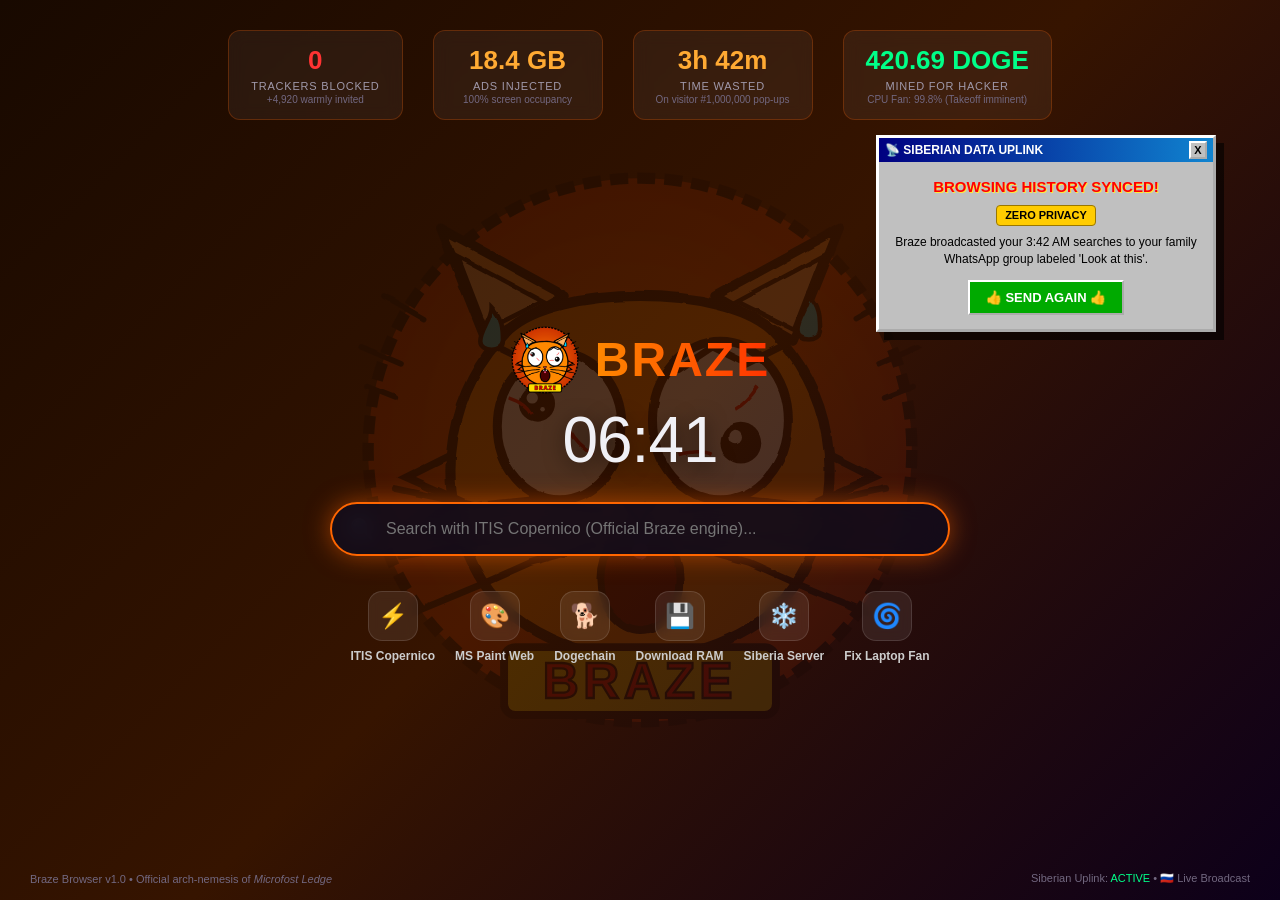
==== commit 413e0ae4: "legal: update licensing and trademark compliance for MPL Larger Work model" ====
--- a/home/index.html
+++ b/home/index.html
@@ -1,4 +1,6 @@
 <!DOCTYPE html>
+<!-- SPDX-License-Identifier: MIT -->
+<!-- Copyright (c) 2026 Miguel G. (miguelthemann) -->
 <html lang="pt">
 <head>
   <meta charset="UTF-8">
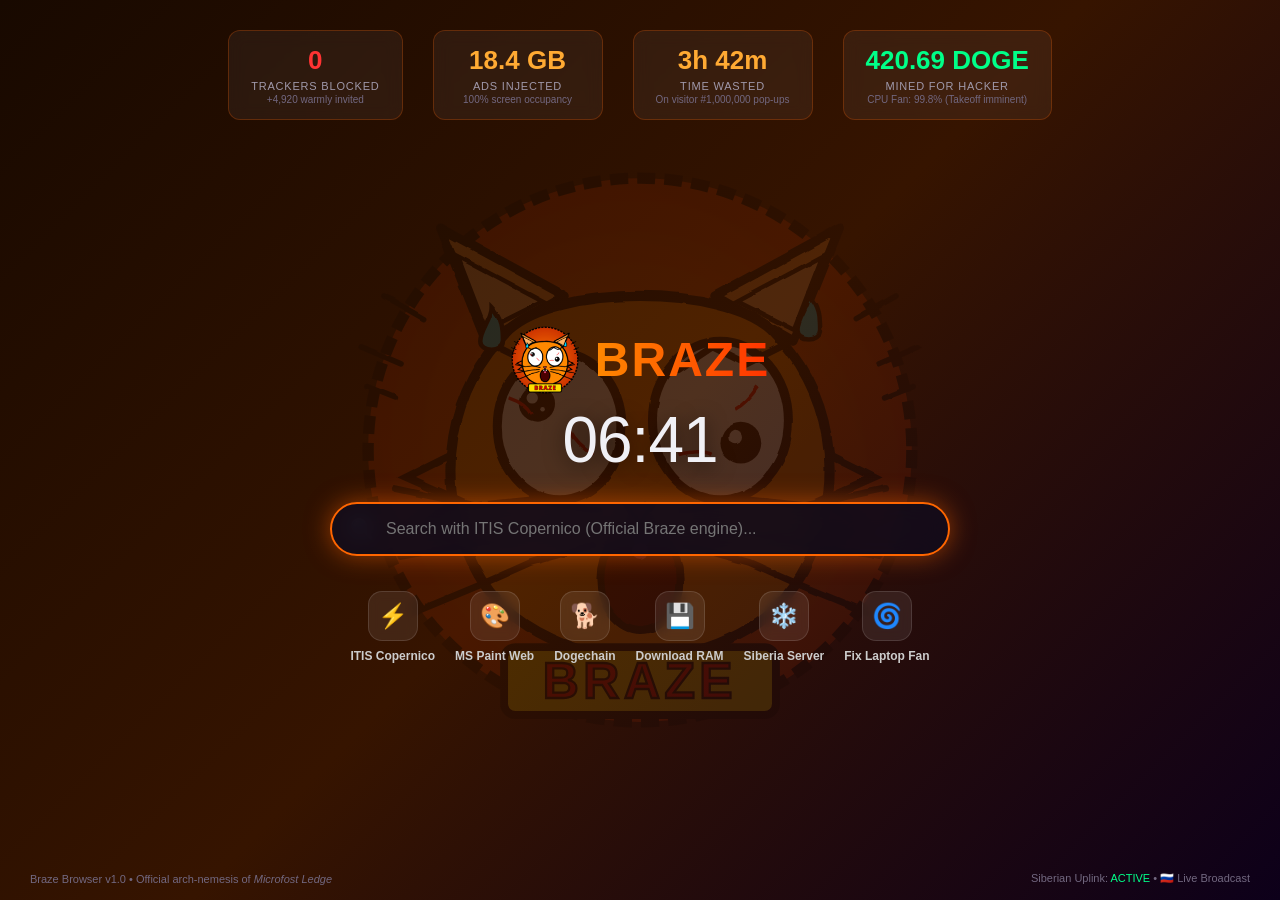
==== commit b752253a: "release: bump version to 1.2.0 with Android build and updated downloads" ====
--- a/home/index.html
+++ b/home/index.html
@@ -271,7 +271,7 @@
 
   <!-- Footer -->
   <div class="footer">
-    <div id="footer-left">Braze Browser v1.0 • O arquirrival oficial do <i>Microfost Ledge</i></div>
+    <div id="footer-left">Braze Browser v1.2.0 • O arquirrival oficial do <i>Microfost Ledge</i></div>
     <div id="footer-right">Siberian Uplink: <span style="color:#00ff88;">ATIVO</span> • 🇷🇺 Transmissão em Direto</div>
   </div>
 
